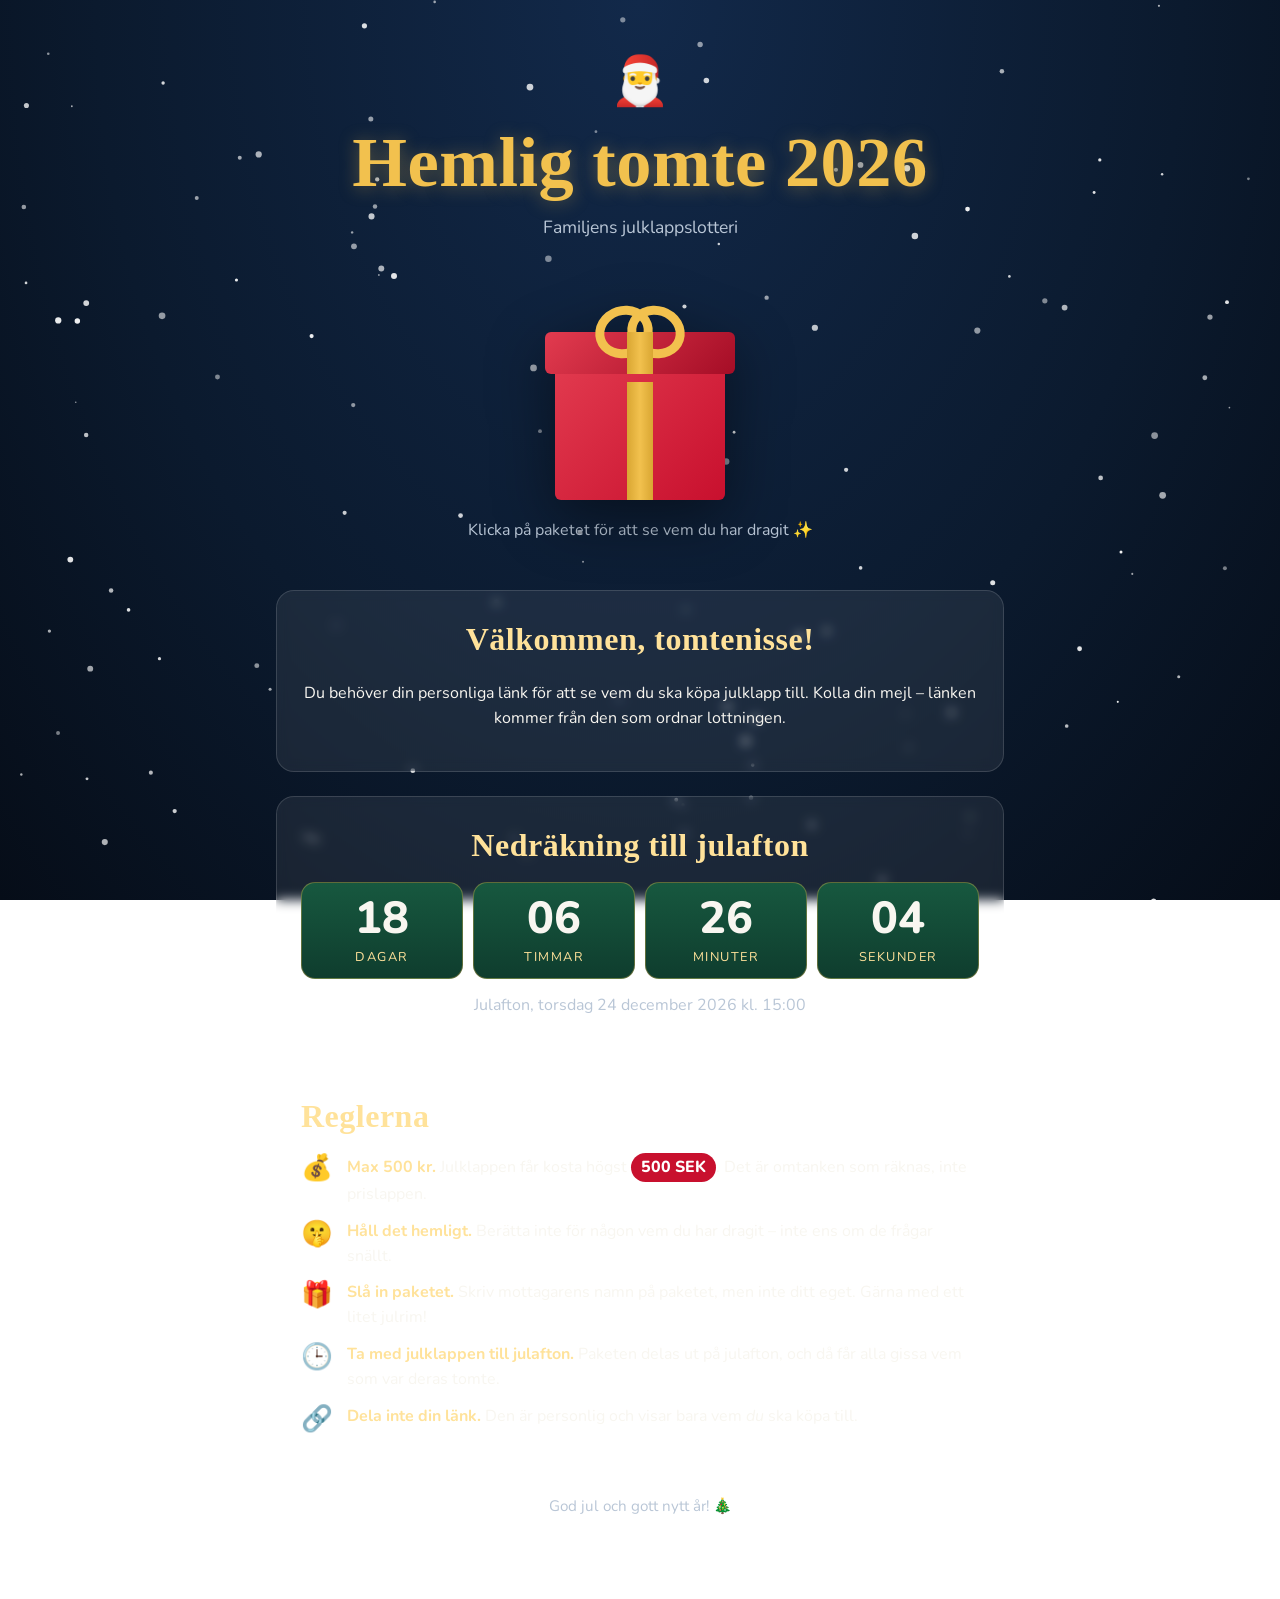
==== index.html @ 9e070564 "Add Secret Santa site with admin page and family page Static site in Swedish. The admin page manages" ====
<!doctype html>
<html lang="sv">
<head>
  <meta charset="utf-8">
  <meta name="viewport" content="width=device-width, initial-scale=1">
  <meta name="referrer" content="no-referrer">
  <title>Hemlig tomte</title>
  <link rel="icon" href="data:image/svg+xml,<svg xmlns='http://www.w3.org/2000/svg' viewBox='0 0 100 100'><text y='.9em' font-size='90'>🎅</text></svg>">
  <link rel="preconnect" href="https://fonts.googleapis.com">
  <link rel="preconnect" href="https://fonts.gstatic.com" crossorigin>
  <link href="https://fonts.googleapis.com/css2?family=Mountains+of+Christmas:wght@700&family=Nunito:wght@400;700;800&display=swap" rel="stylesheet">
  <link rel="stylesheet" href="css/style.css">
</head>
<body>
  <canvas id="snow" aria-hidden="true"></canvas>
  <main class="wrap">
    <header class="hero">
      <span class="hat" aria-hidden="true">🎅</span>
      <h1>Hemlig tomte <span id="year"></span></h1>
      <p class="sub">Familjens julklappslotteri</p>
      <p class="greeting" id="greeting" hidden></p>
    </header>

    <!-- Personal reveal (valid link) -->
    <section class="gift-zone" id="giftZone" hidden>
      <button class="gift" id="gift" type="button" aria-label="Öppna paketet och se vem du ska köpa julklapp till">
        <span class="box"><span class="ribbon-v"></span></span>
        <span class="lid"><span class="ribbon-v"></span><span class="bow"></span></span>
      </button>
      <p class="hint" id="hint">Klicka på paketet för att se vem du har dragit ✨</p>
      <div class="reveal" id="reveal" aria-live="polite">
        <p class="label">Du är hemlig tomte åt</p>
        <p class="name" id="receiver"></p>
        <p class="note">Psst… håll det hemligt! 🤫</p>
      </div>
    </section>

    <!-- No link / broken link -->
    <section class="card center" id="noLink" hidden>
      <h2 id="noLinkTitle">Välkommen, tomtenisse!</h2>
      <p id="noLinkText">Du behöver din personliga länk för att se vem du ska köpa julklapp till. Kolla din mejl – länken kommer från den som ordnar lottningen.</p>
    </section>

    <section class="card">
      <h2 class="center" id="cdTitle">Nedräkning till julafton</h2>
      <div class="countdown" id="countdown">
        <div class="tile"><div class="num" id="cdD">–</div><div class="unit">dagar</div></div>
        <div class="tile"><div class="num" id="cdH">–</div><div class="unit">timmar</div></div>
        <div class="tile"><div class="num" id="cdM">–</div><div class="unit">minuter</div></div>
        <div class="tile"><div class="num" id="cdS">–</div><div class="unit">sekunder</div></div>
      </div>
      <p class="target" id="cdTarget"></p>
    </section>

    <section class="card">
      <h2>Reglerna</h2>
      <ul class="rules">
        <li><span class="ico" aria-hidden="true">💰</span><span><b>Max 500 kr.</b> Julklappen får kosta högst <span class="price">500 SEK</span>. Det är omtanken som räknas, inte prislappen.</span></li>
        <li><span class="ico" aria-hidden="true">🤫</span><span><b>Håll det hemligt.</b> Berätta inte för någon vem du har dragit – inte ens om de frågar snällt.</span></li>
        <li><span class="ico" aria-hidden="true">🎁</span><span><b>Slå in paketet.</b> Skriv mottagarens namn på paketet, men inte ditt eget. Gärna med ett litet julrim!</span></li>
        <li><span class="ico" aria-hidden="true">🕒</span><span><b>Ta med julklappen till julafton.</b> Paketen delas ut på julafton, och då får alla gissa vem som var deras tomte.</span></li>
        <li><span class="ico" aria-hidden="true">🔗</span><span><b>Dela inte din länk.</b> Den är personlig och visar bara vem <i>du</i> ska köpa till.</span></li>
      </ul>
    </section>

    <footer>God jul och gott nytt år! 🎄</footer>
  </main>

  <script src="js/tomte.js"></script>
  <script src="js/snow.js"></script>
  <script src="js/family.js"></script>
</body>
</html>
---- css/style.css ----
:root {
  --night: #0b1a2e;
  --night-2: #12294a;
  --pine: #0f3d2e;
  --pine-2: #17583f;
  --red: #c8102e;
  --red-2: #e23b4f;
  --gold: #f2c14e;
  --gold-2: #ffe29a;
  --snow: #f8f6f0;
  --ink: #1d2733;
  --muted: #b9c6d6;
  --card: rgba(255, 255, 255, 0.07);
  --card-border: rgba(255, 255, 255, 0.14);
  --radius: 18px;
  --display: 'Mountains of Christmas', 'Georgia', serif;
  --body: 'Nunito', system-ui, -apple-system, 'Segoe UI', sans-serif;
}

* { box-sizing: border-box; }
html, body { margin: 0; }
body {
  font-family: var(--body);
  color: var(--snow);
  background: radial-gradient(ellipse at top, var(--night-2) 0%, var(--night) 60%, #060d18 100%) fixed;
  min-height: 100vh;
  line-height: 1.55;
  overflow-x: hidden;
}

#snow { position: fixed; inset: 0; pointer-events: none; z-index: 0; }

.wrap { position: relative; z-index: 1; max-width: 760px; margin: 0 auto; padding: 32px 16px 80px; }

.card {
  background: var(--card);
  border: 1px solid var(--card-border);
  border-radius: var(--radius);
  padding: 24px;
  backdrop-filter: blur(6px);
  -webkit-backdrop-filter: blur(6px);
  margin-top: 24px;
}

h1, h2 { font-family: var(--display); font-weight: 700; letter-spacing: 0.5px; }
h1 { font-size: clamp(2.6rem, 9vw, 4.4rem); line-height: 1.05; margin: 8px 0 14px; color: var(--gold); text-shadow: 0 2px 18px rgba(242, 193, 78, 0.35); }
h2 { font-size: 2rem; margin: 0 0 12px; color: var(--gold-2); }
.center { text-align: center; }
.sub { color: var(--muted); font-size: 1.1rem; margin: 0; }

/* ---------- hero ---------- */
.hero { text-align: center; padding-top: 12px; }
.hero .hat { font-size: 3rem; display: inline-block; animation: bob 3s ease-in-out infinite; }
@keyframes bob { 50% { transform: translateY(-6px) rotate(-4deg); } }
.greeting { font-size: 1.35rem; margin: 18px 0 0; }
.greeting strong { color: var(--gold-2); }

/* ---------- gift ---------- */
.gift-zone { display: flex; flex-direction: column; align-items: center; margin-top: 28px; }
.gift {
  position: relative; width: 190px; height: 190px; cursor: pointer; border: 0; background: none; padding: 0;
  margin-top: 40px; filter: drop-shadow(0 18px 30px rgba(0, 0, 0, 0.45));
  animation: wiggle 2.8s ease-in-out infinite;
}
.gift:focus-visible { outline: 3px solid var(--gold); outline-offset: 10px; border-radius: 8px; }
@keyframes wiggle { 0%, 80%, 100% { transform: rotate(0); } 84% { transform: rotate(-4deg); } 88% { transform: rotate(4deg); } 92% { transform: rotate(-2deg); } }
.gift .box { position: absolute; left: 10px; right: 10px; bottom: 0; height: 140px; background: linear-gradient(135deg, var(--red-2), var(--red)); border-radius: 6px; }
.gift .lid { position: absolute; left: 0; right: 0; top: 22px; height: 42px; background: linear-gradient(135deg, var(--red-2), #a50d26); border-radius: 6px; transition: transform 0.9s cubic-bezier(.2,.9,.3,1.2), opacity 0.9s; z-index: 2; }
.gift .ribbon-v { position: absolute; left: 50%; width: 26px; margin-left: -13px; top: 22px; bottom: 0; background: linear-gradient(90deg, #d9a632, var(--gold), #d9a632); z-index: 1; }
.gift .lid .ribbon-v { top: 0; }
.gift .bow { position: absolute; left: 50%; top: -30px; width: 90px; height: 40px; margin-left: -45px; }
.gift .bow::before, .gift .bow::after { content: ''; position: absolute; top: 4px; width: 40px; height: 34px; border: 9px solid var(--gold); border-radius: 50% 50% 50% 50%; }
.gift .bow::before { left: 0; transform: rotate(-18deg); }
.gift .bow::after { right: 0; transform: rotate(18deg); }
.gift.open { animation: none; cursor: default; }
.gift.open .lid { transform: translateY(-120px) rotate(-22deg); opacity: 0; }
.hint { margin-top: 18px; color: var(--muted); font-size: 1rem; }

.reveal { text-align: center; margin-top: 8px; opacity: 0; max-height: 0; overflow: hidden; transform: translateY(20px) scale(0.96); transition: opacity 0.8s 0.35s, transform 0.8s 0.35s, max-height 0.6s; }
.reveal.show { opacity: 1; transform: none; max-height: 400px; }
.gift-zone { position: relative; }
.burst { position: absolute; left: 50%; top: 150px; font-size: 1.6rem; pointer-events: none; animation: burst 1.3s cubic-bezier(.15,.8,.3,1) forwards; z-index: 3; }
@keyframes burst { 0% { transform: translate(-50%, -50%) scale(0.3); opacity: 1; } 100% { transform: translate(calc(-50% + var(--dx)), calc(-50% + var(--dy))) rotate(var(--rot)) scale(1); opacity: 0; } }
.reveal .label { color: var(--muted); font-size: 1.1rem; margin: 0; }
.reveal .name { font-family: var(--display); font-size: clamp(3rem, 12vw, 5.2rem); color: var(--gold); line-height: 1.1; margin: 6px 0; text-shadow: 0 0 30px rgba(242, 193, 78, 0.5); word-break: break-word; }
.reveal .note { margin: 4px 0 0; }

/* ---------- countdown ---------- */
.countdown { display: grid; grid-template-columns: repeat(4, 1fr); gap: 10px; margin-top: 8px; }
.tile { background: linear-gradient(180deg, var(--pine-2), var(--pine)); border: 1px solid rgba(242, 193, 78, 0.35); border-radius: 14px; padding: 14px 4px 10px; text-align: center; }
.tile .num { font-size: clamp(1.8rem, 7vw, 2.8rem); font-weight: 800; font-variant-numeric: tabular-nums; color: var(--snow); line-height: 1; }
.tile .unit { font-size: 0.8rem; text-transform: uppercase; letter-spacing: 1.5px; color: var(--gold-2); margin-top: 6px; }
.target { color: var(--muted); margin: 14px 0 0; text-align: center; }

/* ---------- rules ---------- */
.rules { list-style: none; padding: 0; margin: 0; display: grid; gap: 12px; }
.rules li { display: flex; gap: 14px; align-items: flex-start; }
.rules .ico { font-size: 1.6rem; line-height: 1.2; flex: 0 0 auto; }
.rules b { color: var(--gold-2); }
.price { display: inline-block; background: var(--red); color: #fff; font-weight: 800; padding: 2px 10px; border-radius: 999px; }

footer { text-align: center; color: var(--muted); margin-top: 36px; font-size: 0.95rem; }

@media (prefers-reduced-motion: reduce) {
  *, *::before, *::after { animation: none !important; transition: none !important; }
}

/* ================= admin ================= */
.admin .wrap { max-width: 900px; }
.admin h1 { font-size: clamp(2.2rem, 7vw, 3.4rem); }
.admin h2 { font-size: 1.7rem; }
.admin .card p.help { color: var(--muted); margin: 0 0 14px; }
label.field { display: flex; flex-direction: column; gap: 4px; font-weight: 700; font-size: 0.9rem; color: var(--gold-2); flex: 1 1 180px; min-width: 0; }
input[type=text], input[type=email], input[type=number], input[type=url], select {
  font: inherit; color: var(--snow); background: rgba(0, 0, 0, 0.3); border: 1px solid var(--card-border);
  border-radius: 10px; padding: 9px 12px; width: 100%; min-width: 0;
}
select option { color: var(--ink); background: #fff; }
input:focus, select:focus { outline: 2px solid var(--gold); outline-offset: 1px; }
.row { display: flex; gap: 12px; flex-wrap: wrap; align-items: flex-end; }
.btn {
  font: inherit; font-weight: 800; border: 0; border-radius: 10px; padding: 10px 16px; cursor: pointer;
  background: var(--card); color: var(--snow); border: 1px solid var(--card-border); white-space: nowrap;
  text-decoration: none; display: inline-flex; align-items: center; gap: 6px;
}
.btn:hover { background: rgba(255, 255, 255, 0.14); }
.btn.primary { background: var(--red); border-color: var(--red); color: #fff; }
.btn.primary:hover { background: var(--red-2); }
.btn.gold { background: var(--gold); border-color: var(--gold); color: var(--ink); }
.btn.big { font-size: 1.15rem; padding: 14px 24px; }
.btn.small { padding: 6px 10px; font-size: 0.9rem; }
.btn.icon { padding: 6px 10px; }
.table-wrap { overflow-x: auto; margin-top: 16px; }
table { width: 100%; border-collapse: collapse; }
th, td { text-align: left; padding: 9px 8px; border-bottom: 1px solid var(--card-border); vertical-align: middle; }
th { font-size: 0.8rem; text-transform: uppercase; letter-spacing: 1px; color: var(--gold-2); }
td.email { color: var(--muted); word-break: break-all; }
td .link { font-family: ui-monospace, Menlo, monospace; font-size: 0.8rem; }
.empty { color: var(--muted); font-style: italic; padding: 14px 0 0; }
.chips { display: flex; flex-wrap: wrap; gap: 8px; margin-top: 14px; }
.chip { display: inline-flex; align-items: center; gap: 8px; background: rgba(200, 16, 46, 0.25); border: 1px solid rgba(226, 59, 79, 0.6); padding: 5px 6px 5px 12px; border-radius: 999px; }
.chip button { border: 0; background: rgba(0,0,0,0.25); color: var(--snow); width: 24px; height: 24px; border-radius: 50%; cursor: pointer; font-size: 0.95rem; line-height: 1; }
.msg { margin-top: 14px; padding: 10px 14px; border-radius: 10px; }
.msg:empty { display: none; }
.msg.error { background: rgba(200, 16, 46, 0.25); border: 1px solid var(--red-2); }
.msg.ok { background: rgba(23, 88, 63, 0.5); border: 1px solid #3fa57a; }
.msg.warn { background: rgba(242, 193, 78, 0.15); border: 1px solid var(--gold); }
.secret { letter-spacing: 3px; color: var(--muted); }
.toolbar { display: flex; flex-wrap: wrap; gap: 10px; align-items: center; justify-content: space-between; margin-top: 8px; }
.switch { display: inline-flex; align-items: center; gap: 8px; cursor: pointer; font-weight: 700; }
.switch input { width: 18px; height: 18px; accent-color: var(--red); }
.actions { display: flex; gap: 6px; flex-wrap: wrap; }
.visually-hidden { position: absolute; width: 1px; height: 1px; overflow: hidden; clip: rect(0 0 0 0); white-space: nowrap; }

@media (max-width: 480px) {
  .card { padding: 20px 14px; }
  .countdown { gap: 6px; }
  .tile { padding: 12px 2px 8px; border-radius: 12px; }
  .tile .unit { font-size: 0.66rem; letter-spacing: 0.5px; }
}
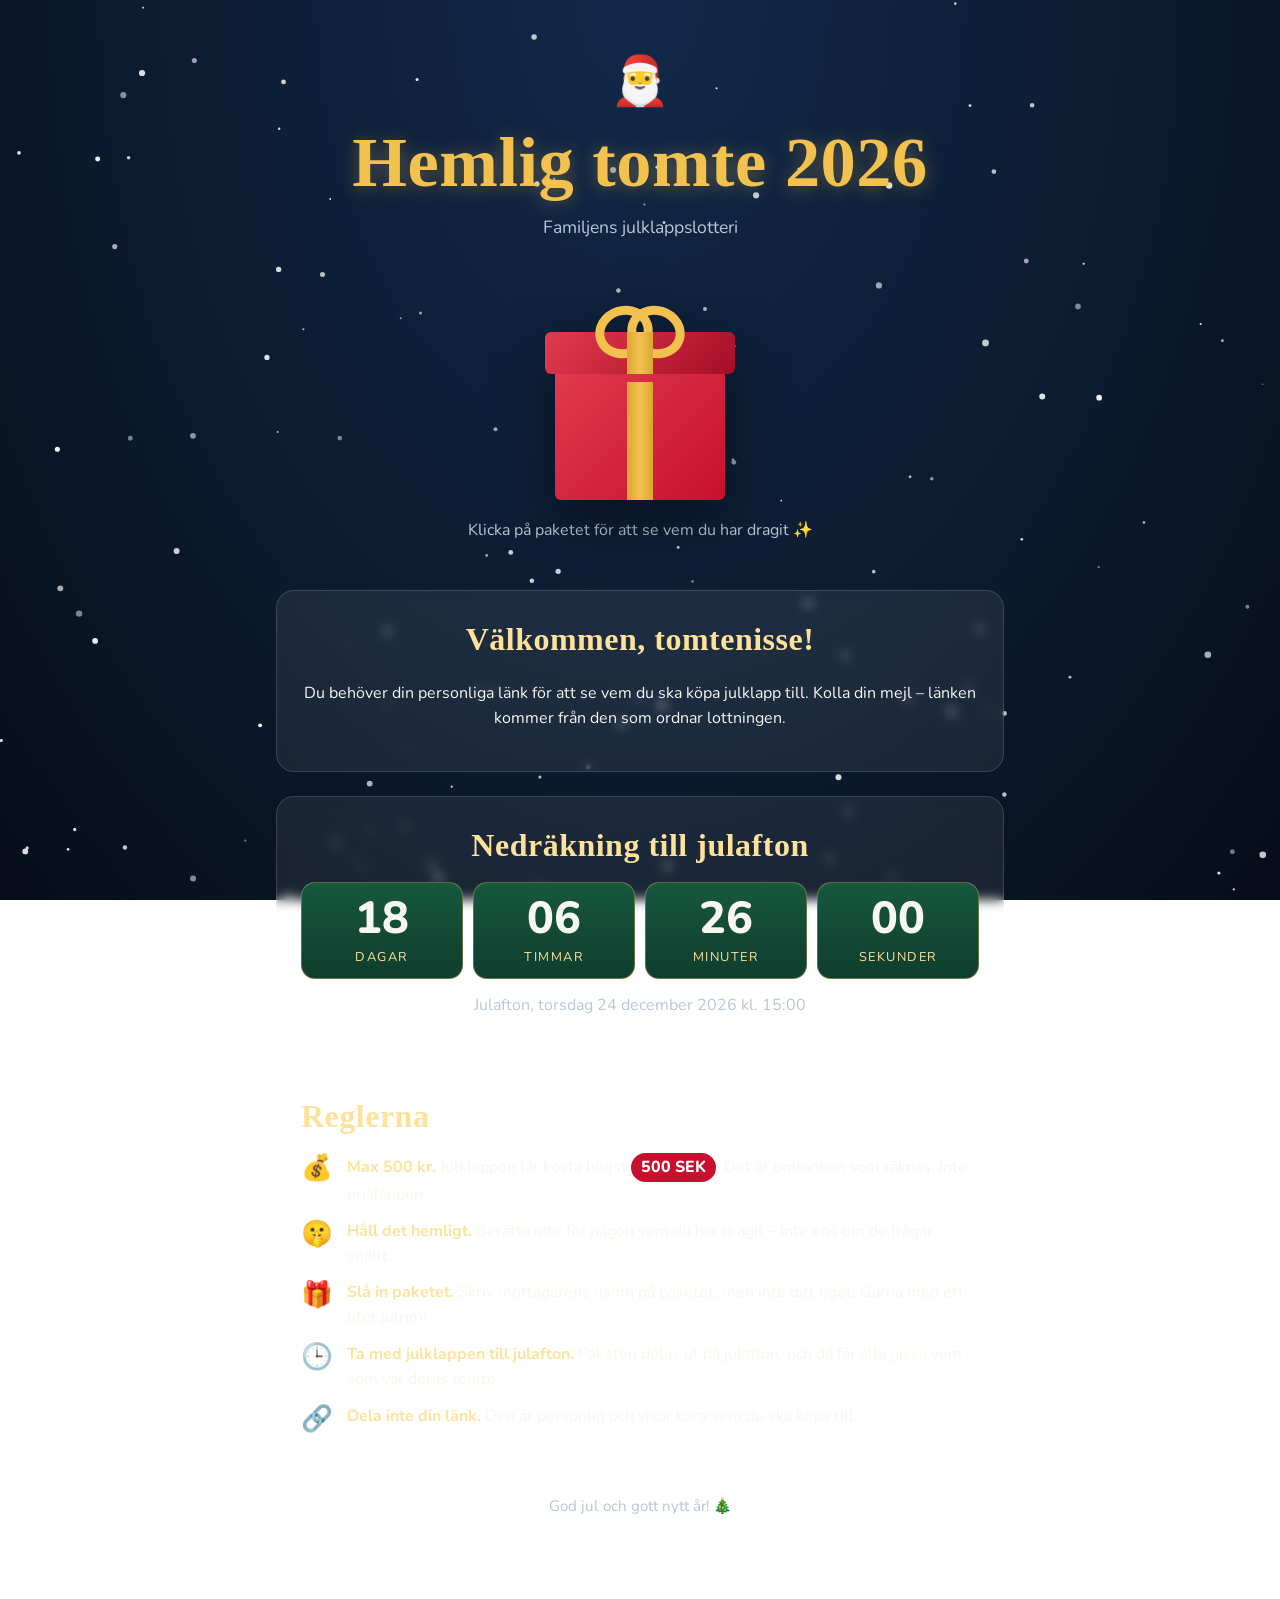
==== commit d7b73497: "Add "Kopiera mejl" button for webmail users Copies the finished email body to the clipboard so it ca" ====
--- a/index.html
+++ b/index.html
@@ -9,7 +9,7 @@
   <link rel="preconnect" href="https://fonts.googleapis.com">
   <link rel="preconnect" href="https://fonts.gstatic.com" crossorigin>
   <link href="https://fonts.googleapis.com/css2?family=Mountains+of+Christmas:wght@700&family=Nunito:wght@400;700;800&display=swap" rel="stylesheet">
-  <link rel="stylesheet" href="css/style.css">
+  <link rel="stylesheet" href="css/style.css?v=2">
 </head>
 <body>
   <canvas id="snow" aria-hidden="true"></canvas>
@@ -66,8 +66,8 @@
     <footer>God jul och gott nytt år! 🎄</footer>
   </main>
 
-  <script src="js/tomte.js"></script>
-  <script src="js/snow.js"></script>
-  <script src="js/family.js"></script>
+  <script src="js/tomte.js?v=2"></script>
+  <script src="js/snow.js?v=2"></script>
+  <script src="js/family.js?v=2"></script>
 </body>
 </html>
--- a/css/style.css
+++ b/css/style.css
@@ -106,7 +106,7 @@
 }
 
 /* ================= admin ================= */
-.admin .wrap { max-width: 900px; }
+.admin .wrap { max-width: 1080px; }
 .admin h1 { font-size: clamp(2.2rem, 7vw, 3.4rem); }
 .admin h2 { font-size: 1.7rem; }
 .admin .card p.help { color: var(--muted); margin: 0 0 14px; }
